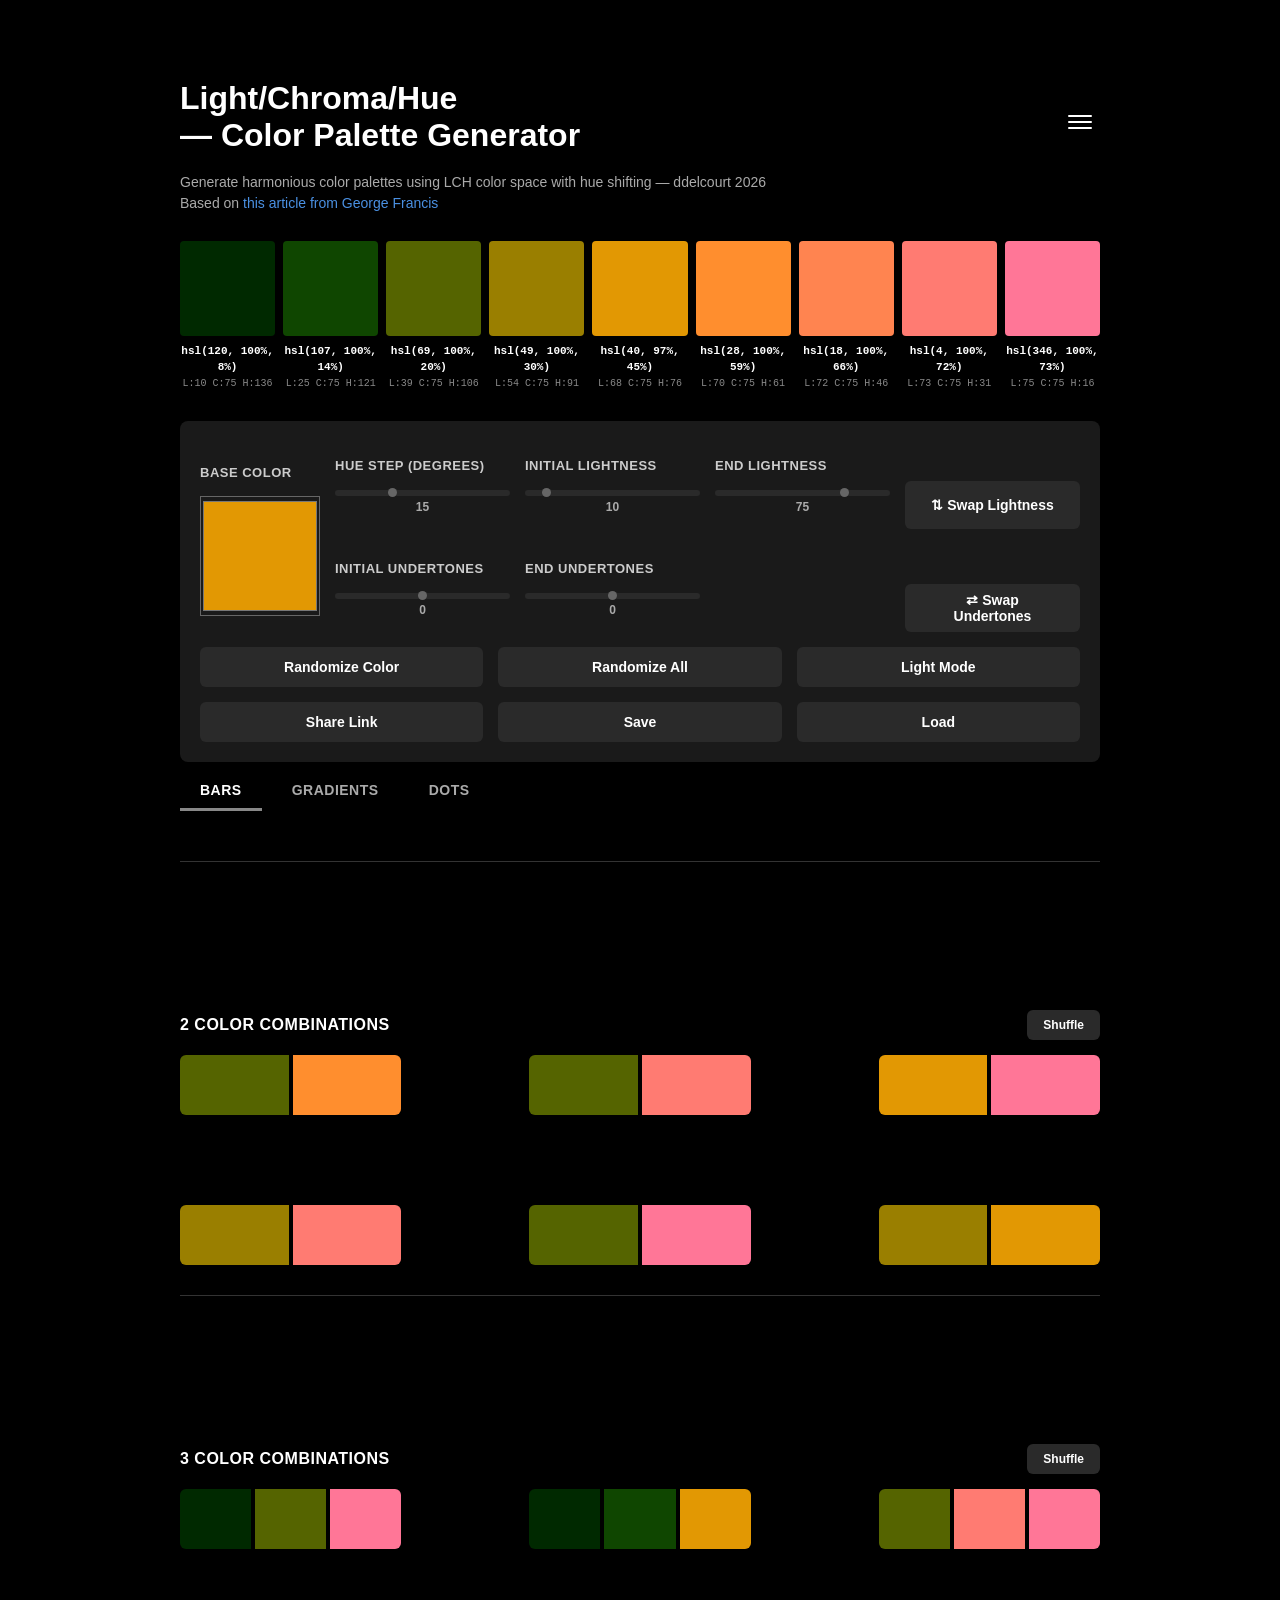
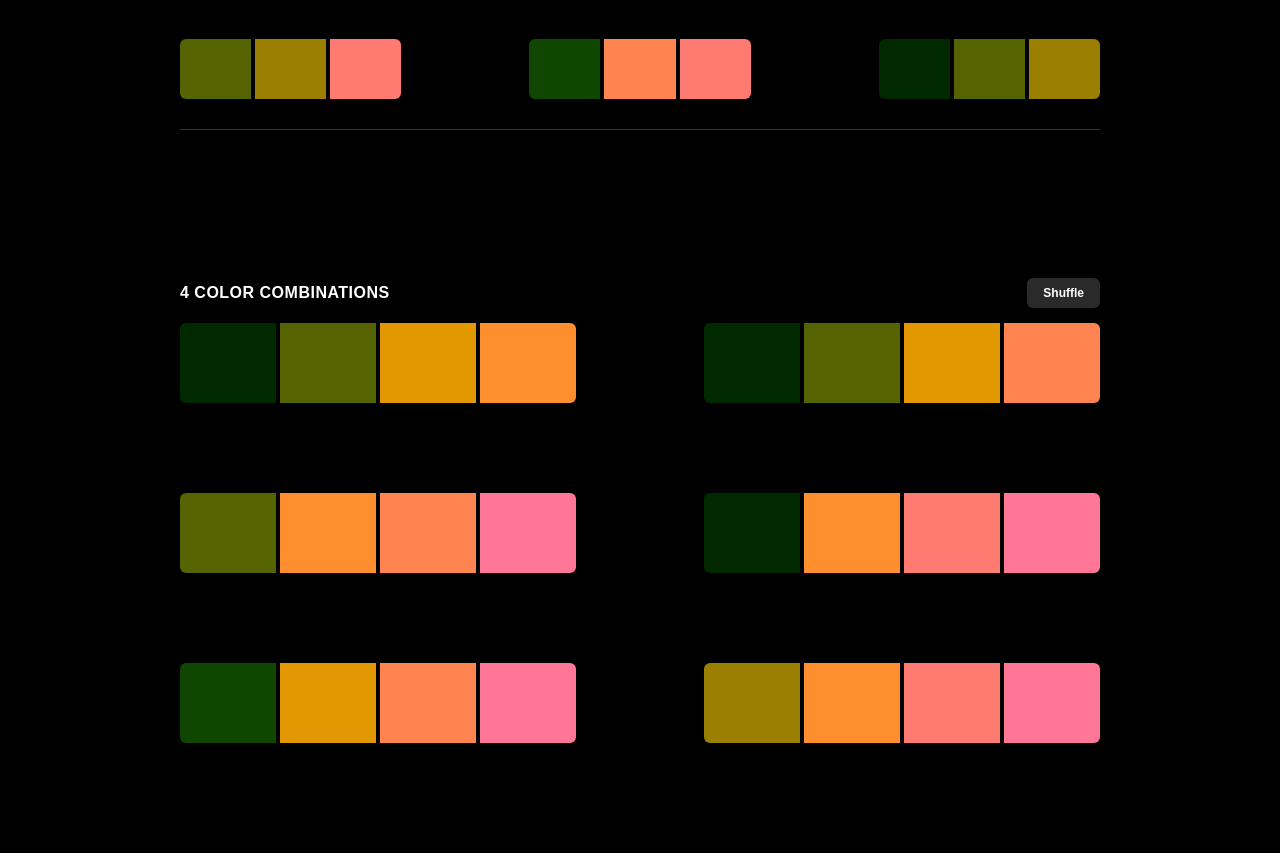
==== index.html @ 9a37bd69 "LCHColor palette Gen  init commit" ====
<!DOCTYPE html>
<html lang="en">
<head>
  <meta charset="UTF-8">
  <meta name="viewport" content="width=device-width, initial-scale=1.0">
  <title>LCH Color Palette Generator</title>
  
  <!-- PWA Manifest -->
  <link rel="manifest" href="manifest.json">
  
  <!-- PWA Meta Tags -->
  <meta name="theme-color" content="#bc1b96">
  <meta name="apple-mobile-web-app-capable" content="yes">
  <meta name="apple-mobile-web-app-status-bar-style" content="black-translucent">
  <meta name="apple-mobile-web-app-title" content="LCH Palette">
  <meta name="description" content="Generate harmonious color palettes using LCH color space with hue shifting">
  
  <!-- Apple Touch Icons -->
  <link rel="apple-touch-icon" sizes="180x180" href="icons/icon-192x192.png">
  <link rel="icon" type="image/png" sizes="32x32" href="icons/icon-128x128.png">
  <link rel="icon" type="image/png" sizes="16x16" href="icons/icon-72x72.png">
  
  <link rel="stylesheet" href="style/styles.css">
</head>
<body>
  <div class="container">
    <div class="app-header">
      <div class="header-content">
        <h1>Light/Chroma/Hue <br> — Color Palette Generator</h1>
        <div class="menu-wrapper">
          <button class="hamburger-menu" onclick="toggleMenu(event)" aria-label="Menu">
            <span></span>
            <span></span>
            <span></span>
          </button>
          <nav class="dropdown-menu" id="dropdownMenu">
            <a href="docs.html?page=readme" class="menu-item">📚 Documentation</a>
          </nav>
        </div>
      </div>
      <p class="subtitle">Generate harmonious color palettes using LCH color space with hue shifting — ddelcourt 2026</p>
      <p class="subtitle">Based on <a href="https://tympanus.net/codrops/2021/12/07/coloring-with-code-a-programmatic-approach-to-design/" target="_blank" rel="noopener noreferrer">this article from George Francis</a></p>
    </div>

    <div id="paletteContainer"></div>

    <div class="sticky-header">
      <div class="controls">
        <div class="controls-grid">
          <!-- Base Color - spans 2 rows -->
          <div class="control-group base-color-group">
            <label>Base Color</label>
            <input type="color" id="baseColor" value="#bc1b96">
          </div>
          
          <!-- Row 1 - Hue Step, Lightness controls, Swap button -->
          <div class="control-group">
            <label>Hue Step (degrees)</label>
            <div class="slider-container">
              <input type="range" id="hueStep" value="15" min="1" max="45" step="1">
              <span class="slider-value">15</span>
            </div>
          </div>
          <div class="control-group">
            <label>Initial Lightness</label>
            <div class="slider-container">
              <input type="range" id="minLightness" value="10" min="0" max="100" step="5">
              <span class="slider-value">10</span>
            </div>
          </div>
          <div class="control-group">
            <label>End Lightness</label>
            <div class="slider-container">
              <input type="range" id="maxLightness" value="75" min="0" max="100" step="5">
              <span class="slider-value">75</span>
            </div>
          </div>
          <div class="control-group">
            <label>&nbsp;</label>
            <button class="swap-button" onclick="swapLightness()">⇅ Swap Lightness</button>
          </div>
          
          <!-- Row 2 - Undertones controls, Swap button -->
          <div class="control-group">
            <label>Initial Undertones</label>
            <div class="slider-container">
              <input type="range" id="leftWarmth" value="0" min="-30" max="30" step="1">
              <span class="slider-value">0</span>
            </div>
          </div>
          <div class="control-group">
            <label>End Undertones</label>
            <div class="slider-container">
              <input type="range" id="rightWarmth" value="0" min="-30" max="30" step="1">
              <span class="slider-value">0</span>
            </div>
          </div>
          <div class="control-group empty-spacer">
            <!-- Empty spacer to align swap button -->
          </div>
          <div class="control-group">
            <label>&nbsp;</label>
            <button class="swap-button" onclick="swapWarmth()">⇄ Swap Undertones</button>
          </div>
        </div>
        <div class="button-row">
          <button class="randomize-color-button" onclick="randomizeColor()">Randomize Color</button>
          <button class="randomize-button" onclick="randomizeAll()">Randomize All</button>
          <button class="theme-toggle-inline" onclick="toggleTheme()">Light Mode</button>
        </div>
        <div class="button-row">
          <button class="share-button" onclick="copyShareLink()">Share Link</button>
          <button class="save-button" onclick="downloadJSON()">Save</button>
          <button class="load-button" onclick="loadJSON()">Load</button>
        </div>
      </div>

      <div class="presentation-tabs">
        <button class="tab-button active" onclick="switchTab('bars')">Bars</button>
        <button class="tab-button" onclick="switchTab('gradients')">Gradients</button>
        <button class="tab-button" onclick="switchTab('circles')">Dots</button>
      </div>
    </div>

    <div class="combinations-section">

      <!-- Bars Presentation (Original) -->
      <div id="bars-mode" class="presentation-mode active">
        <div class="combinations-container">
          <div class="combinations-header">
            <div class="combinations-title">2 Color Combinations</div>
            <button class="shuffle-button" onclick="shuffleTwoCombinations()">Shuffle</button>
          </div>
          <div id="twoCombinations" class="combinations-grid two-colors"></div>
        </div>

        <div class="combinations-container">
          <div class="combinations-header">
            <div class="combinations-title">3 Color Combinations</div>
            <button class="shuffle-button" onclick="shuffleThreeCombinations()">Shuffle</button>
          </div>
          <div id="threeCombinations" class="combinations-grid three-colors"></div>
        </div>

        <div class="combinations-container">
          <div class="combinations-header">
            <div class="combinations-title">4 Color Combinations</div>
            <button class="shuffle-button" onclick="shuffleFourCombinations()">Shuffle</button>
          </div>
          <div id="fourCombinations" class="combinations-grid four-colors"></div>
        </div>
      </div>

      <!-- Circles Presentation -->
      <div id="circles-mode" class="presentation-mode">
        <div class="combinations-container">
          <div class="combinations-header">
            <div class="combinations-title">2 Color Combinations</div>
            <button class="shuffle-button" onclick="shuffleTwoCombinations()">Shuffle</button>
          </div>
          <div id="twoCombinationsCircles" class="combinations-grid two-colors"></div>
        </div>

        <div class="combinations-container">
          <div class="combinations-header">
            <div class="combinations-title">3 Color Combinations</div>
            <button class="shuffle-button" onclick="shuffleThreeCombinations()">Shuffle</button>
          </div>
          <div id="threeCombinationsCircles" class="combinations-grid three-colors"></div>
        </div>

        <div class="combinations-container">
          <div class="combinations-header">
            <div class="combinations-title">4 Color Combinations</div>
            <button class="shuffle-button" onclick="shuffleFourCombinations()">Shuffle</button>
          </div>
          <div id="fourCombinationsCircles" class="combinations-grid four-colors"></div>
        </div>
      </div>

      <!-- Gradients Presentation -->
      <div id="gradients-mode" class="presentation-mode">
        <div class="combinations-container">
          <div class="combinations-header">
            <div class="combinations-title">2 Color Combinations</div>
            <button class="shuffle-button" onclick="shuffleTwoCombinations()">Shuffle</button>
          </div>
          <div id="twoCombinationsGradients" class="combinations-grid two-colors"></div>
        </div>

        <div class="combinations-container">
          <div class="combinations-header">
            <div class="combinations-title">3 Color Combinations</div>
            <button class="shuffle-button" onclick="shuffleThreeCombinations()">Shuffle</button>
          </div>
          <div id="threeCombinationsGradients" class="combinations-grid three-colors"></div>
        </div>

        <div class="combinations-container">
          <div class="combinations-header">
            <div class="combinations-title">4 Color Combinations</div>
            <button class="shuffle-button" onclick="shuffleFourCombinations()">Shuffle</button>
          </div>
          <div id="fourCombinationsGradients" class="combinations-grid four-colors"></div>
        </div>
      </div>
    </div>
  </div>

  <div id="copiedNotification" class="copied-notification">Copied to clipboard!</div>

  <!-- JavaScript Modules -->
  <script src="js/config.js"></script>
  <script src="js/colorUtils.js"></script>
  <script src="js/paletteGenerator.js"></script>
  <script src="js/combinations.js"></script>
  <script src="js/uiControls.js"></script>
  <script src="js/persistence.js"></script>
  <script src="js/app.js"></script>
  
  <!-- Service Worker Registration -->
  <script>
    if ('serviceWorker' in navigator) {
      window.addEventListener('load', () => {
        navigator.serviceWorker.register('/service-worker.js')
          .then((registration) => {
            console.log('ServiceWorker registration successful:', registration.scope);
          })
          .catch((error) => {
            console.log('ServiceWorker registration failed:', error);
          });
      });
    }
  </script>
</body>
</html>
---- style/styles.css ----
* {
  margin: 0;
  padding: 0;
  box-sizing: border-box;
}

:root {
  --bg-primary: #000;
  --bg-secondary: #1a1a1a;
  --bg-tertiary: #2a2a2a;
  --text-primary: #fff;
  --text-secondary: #aaa;
  --text-tertiary: #ccc;
  --text-muted: #888;
  --border-color: #333;
  --input-border: #333;
  --tooltip-bg: rgba(0,0,0,0.8);
  --tooltip-text: white;
}

:root.light-theme {
  --bg-primary: #fff;
  --bg-secondary: #f5f5f5;
  --bg-tertiary: #e0e0e0;
  --text-primary: #000;
  --text-secondary: #666;
  --text-tertiary: #444;
  --text-muted: #999;
  --border-color: #ddd;
  --input-border: #ccc;
  --tooltip-bg: rgba(0,0,0,0.8);
  --tooltip-text: white;
}

body {
  font-family: -apple-system, BlinkMacSystemFont, 'Segoe UI', Roboto, Oxygen, Ubuntu, Cantarell, sans-serif;
  background: var(--bg-primary);
  padding: 40px 20px;
  color: var(--text-primary);
  transition: background-color 0.3s, color 0.3s;
  overflow-x: hidden;
}

.container {
  max-width: 1000px;
  margin: 0 auto;
  background: var(--bg-primary);
  padding: 40px;
  width: 100%;
  overflow-x: hidden;
}

h1 {
  margin-bottom: 10px;
  color: var(--text-primary);
}

.app-header {
  margin-bottom: 30px;
}

.header-content {
  display: flex;
  justify-content: space-between;
  align-items: center;
  margin-bottom: 10px;
  position: relative;
}

.menu-wrapper {
  position: relative;
}

/* Hamburger Menu */
.hamburger-menu {
  background: transparent;
  border: none;
  cursor: pointer;
  display: flex;
  flex-direction: column;
  justify-content: center;
  gap: 4px;
  padding: 8px;
  width: 40px;
  height: 40px;
  z-index: 1001;
}

.hamburger-menu span {
  display: block;
  width: 24px;
  height: 2px;
  background: var(--text-primary);
  transition: all 0.3s ease;
  border-radius: 2px;
}

.hamburger-menu:hover span {
  background: var(--text-secondary);
}

.hamburger-menu.active span:nth-child(1) {
  transform: rotate(45deg) translate(5px, 5px);
}

.hamburger-menu.active span:nth-child(2) {
  opacity: 0;
}

.hamburger-menu.active span:nth-child(3) {
  transform: rotate(-45deg) translate(6px, -6px);
}

/* Dropdown Menu */
.dropdown-menu {
  position: absolute;
  top: calc(100% + 8px);
  right: 0;
  background: var(--bg-secondary);
  border: 1px solid var(--border-color);
  border-radius: 8px;
  box-shadow: 0 8px 24px rgba(0, 0, 0, 0.4);
  opacity: 0;
  visibility: hidden;
  transform: translateY(-10px);
  transition: opacity 0.2s ease, transform 0.2s ease, visibility 0.2s;
  z-index: 1000;
  min-width: 200px;
  pointer-events: none;
}

.dropdown-menu.show {
  opacity: 1;
  visibility: visible;
  transform: translateY(0);
  pointer-events: auto;
}

.menu-item {
  display: block;
  padding: 12px 20px;
  color: var(--text-primary);
  text-decoration: none;
  transition: background 0.2s ease;
  font-size: 14px;
  border-radius: 6px;
  margin: 4px;
}

.menu-item:hover {
  background: var(--bg-tertiary);
}

.menu-item:first-child {
  margin-top: 4px;
}

.menu-item:last-child {
  margin-bottom: 4px;
}

.subtitle {
  color: var(--text-secondary);
  margin-bottom: 5px;
  font-size: 14px;
}

.app-header .subtitle:last-of-type {
  margin-bottom: 0;
}

.subtitle a {
  color: #4a90e2;
  text-decoration: none;
  transition: color 0.2s;
}

.subtitle a:hover {
  color: #357abd;
  text-decoration: underline;
}

.controls {
  display: flex;
  flex-direction: column;
  gap: 15px;
  margin-bottom: 0;
  padding: 20px;
  background: var(--bg-secondary);
  border-radius: 8px;
}

.controls-grid {
  display: grid;
  grid-template-columns: 120px 1fr 1fr 1fr 1fr;
  grid-template-rows: auto auto;
  gap: 15px;
  align-items: center;
}

.base-color-group {
  grid-row: 1 / 3;
  display: flex;
  flex-direction: column;
  gap: 8px;
}

.base-color-group input[type="color"] {
  width: 100%;
  aspect-ratio: 1 / 1;
  height: auto;
}

.empty-spacer {
  visibility: hidden;
}

.input-row {
  display: grid;
  grid-template-columns: repeat(5, 1fr);
  gap: 15px;
  align-items: center;
}

.input-row.warmth-row {
  grid-template-columns: 1fr 1fr 1fr;
}

.button-row {
  display: grid;
  grid-template-columns: 1fr 1fr 1fr;
  gap: 15px;
}

.control-group {
  display: flex;
  flex-direction: column;
  gap: 8px;
}

.slider-container {
  display: flex;
  flex-direction: column;
  gap: 4px;
}

.control-group button {
  margin-top: auto;
  height: 48px;
  display: flex;
  align-items: center;
  justify-content: center;
}

label {
  font-weight: 600;
  font-size: 13px;
  color: var(--text-tertiary);
  text-transform: uppercase;
  letter-spacing: 0.5px;
  height: 32px;
  display: flex;
  align-items: center;
  white-space: nowrap;
  overflow: hidden;
  text-overflow: ellipsis;
}

input[type="number"],
input[type="color"] {
  padding: 10px;
  border: 2px solid var(--input-border);
  border-radius: 6px;
  font-size: 14px;
  transition: border-color 0.2s;
  background: var(--bg-tertiary);
  color: var(--text-primary);
}

input[type="number"]:focus,
input[type="color"]:focus {
  outline: none;
  border-color: #4a90e2;
}

input[type="color"] {
  height: 50px;
  cursor: pointer;
  padding: 0;
  border: 1px solid #666;
  border-radius: 0;
  background: transparent;
}

input[type="range"] {
  width: 100%;
  height: 6px;
  border-radius: 3px;
  background: var(--bg-tertiary);
  outline: none;
  -webkit-appearance: none;
  cursor: pointer;
}

input[type="range"]::-webkit-slider-thumb {
  -webkit-appearance: none;
  appearance: none;
  width: 9px;
  height: 9px;
  border-radius: 50%;
  background: #666;
  cursor: pointer;
  transition: transform 0.2s;
}

input[type="range"]::-webkit-slider-thumb:hover {
  transform: scale(1.2);
}

input[type="range"]::-moz-range-thumb {
  width: 9px;
  height: 9px;
  border-radius: 50%;
  background: #666;
  cursor: pointer;
  border: none;
  transition: transform 0.2s;
}

input[type="range"]::-moz-range-thumb:hover {
  transform: scale(1.2);
}

.slider-value {
  font-size: 12px;
  color: var(--text-secondary);
  text-align: center;
  font-weight: 600;
  min-height: 20px;
}

.palette {
  display: flex;
  flex-direction: row;
  gap: 8px;
  margin-bottom: 30px;
  padding: 0;
  width: 100%;
  max-width: 100%;
}

.color-item {
  flex: 1 1 0;
  display: flex;
  flex-direction: column;
  gap: 8px;
  min-width: 0;
  max-width: 100%;
}

.color-swatch {
  aspect-ratio: 1;
  cursor: pointer;
  transition: transform 0.2s;
  position: relative;
  border-radius: 4px;
}

.color-swatch:hover {
  transform: scale(1.05);
  z-index: 10;
  box-shadow: 0 8px 20px rgba(0,0,0,0.5);
}

.color-swatch::after {
  content: 'Copy values';
  position: absolute;
  top: 50%;
  left: 50%;
  transform: translate(-50%, -50%);
  background: var(--tooltip-bg);
  color: var(--tooltip-text);
  padding: 6px 12px;
  border-radius: 4px;
  font-size: 12px;
  white-space: nowrap;
  opacity: 0;
  pointer-events: none;
  transition: opacity 0.2s;
}

.color-swatch:hover::after {
  opacity: 1;
}

.color-values {
  text-align: center;
  font-size: 11px;
  font-family: 'Courier New', monospace;
  line-height: 1.4;
}

.hsl-value {
  color: var(--text-primary);
  font-weight: bold;
  margin-bottom: 2px;
}

.lch-value {
  color: var(--text-muted);
  font-size: 10px;
}

.combinations-section {
  margin-top: 40px;
}

.sticky-header {
  position: sticky;
  top: 0;
  z-index: 100;
  background: var(--bg-primary);
}

.presentation-tabs {
  display: flex;
  gap: 10px;
  margin-bottom: 30px;
  padding-bottom: 10px;
  background: var(--bg-primary);
  padding-top: 10px;
  margin-top: 0;
}

.tab-button {
  background: transparent;
  border: none;
  padding: 10px 20px;
  font-size: 14px;
  font-weight: 600;
  cursor: pointer;
  color: var(--text-secondary);
  transition: color 0.2s, border-bottom 0.2s, background 0.2s;
  border-bottom: 3px solid transparent;
  text-transform: uppercase;
  letter-spacing: 0.5px;
  border-radius: 0;
}

.tab-button:hover {
  color: var(--text-primary);
  background: var(--bg-tertiary);
}

.tab-button.active {
  color: var(--text-primary);
  border-bottom-color: var(--text-muted);
}

.presentation-mode {
  display: none;
}

.presentation-mode.active {
  display: block;
}

.combinations-header {
  display: flex;
  justify-content: space-between;
  align-items: center;
  margin-bottom: 15px;
  margin-top: 10vw;
}

.combinations-title {
  color: var(--text-primary);
  font-size: 16px;
  font-weight: 600;
  text-transform: uppercase;
  letter-spacing: 0.5px;
  margin: 0;
}

.shuffle-button {
  background: var(--bg-tertiary);
  border: none;
  padding: 8px 16px;
  font-size: 12px;
  cursor: pointer;
  transition: background 0.2s;
  color: var(--text-primary);
  border-radius: 6px;
  font-weight: 600;
}

.shuffle-button:hover {
  background: var(--border-color);
}

.combinations-container {
  margin-bottom: 30px;
  border-top: 1px solid #333;
  padding-top: 20px;
}

.combinations-grid {
  display: grid;
  gap: 10vw;
  margin-bottom: 20px;
}

.combinations-grid.two-colors {
  grid-template-columns: repeat(3, 1fr);
  row-gap: 10vh;
  column-gap: 10vw;
}

.combinations-grid.three-colors {
  grid-template-columns: repeat(3, 1fr);
  row-gap: 10vh;
  column-gap: 10vw;
}

.combinations-grid.four-colors {
  grid-template-columns: repeat(2, 1fr);
  row-gap: 10vh;
  column-gap: 10vw;
}

.combination-item {
  display: flex;
  gap: 4px;
  border-radius: 6px;
  overflow: hidden;
  cursor: pointer;
  transition: transform 0.2s;
  position: relative;
}

.combination-item::after {
  content: 'Copy values';
  position: absolute;
  top: 50%;
  left: 50%;
  transform: translate(-50%, -50%);
  background: var(--tooltip-bg);
  color: var(--tooltip-text);
  padding: 6px 12px;
  border-radius: 4px;
  font-size: 12px;
  white-space: nowrap;
  opacity: 0;
  pointer-events: none;
  transition: opacity 0.2s;
  z-index: 10;
}

.combination-item:hover::after {
  opacity: 1;
}

.combination-item:hover {
  transform: scale(1.05);
  box-shadow: 0 4px 12px rgba(255,255,255,0.1);
}

.combination-swatch {
  flex: 1;
  height: 60px;
}

.combination-swatch.four-color {
  height: 80px;
}

/* Circle presentation mode */
.circle-combination-item {
  display: flex;
  justify-content: center;
  align-items: center;
  cursor: pointer;
  position: relative;
  padding: 20px;
  border-radius: 6px;
  transition: transform 0.2s;
  min-height: auto;
}

.circle-combination-item::after {
  content: 'Copy values';
  position: absolute;
  top: 50%;
  left: 50%;
  transform: translate(-50%, -50%);
  background: var(--tooltip-bg);
  color: var(--tooltip-text);
  padding: 6px 12px;
  border-radius: 4px;
  font-size: 12px;
  white-space: nowrap;
  opacity: 0;
  pointer-events: none;
  transition: opacity 0.2s;
  z-index: 10;
}

.circle-combination-item:hover::after {
  opacity: 1;
}

.circle-combination-item:hover {
  transform: scale(1.05);
  box-shadow: 0 4px 12px rgba(255,255,255,0.1);
}

.circle-combination-item.two-circles {
  gap: 20px;
  min-height: 100px;
}

.circle-combination-item.three-circles {
  width: 150px;
  height: 150px;
  margin: 0 auto;
  padding: 0;
}

.circle-combination-item.four-circles {
  width: 150px;
  height: 150px;
  margin: 0 auto;
  display: grid;
  grid-template-columns: 1fr 1fr;
  grid-template-rows: 1fr 1fr;
  gap: 10px;
  padding: 10px;
}

.circle-swatch {
  width: 60px;
  height: 60px;
  border-radius: 50%;
  transition: transform 0.2s;
}

.circle-combination-item:hover .circle-swatch {
  transform: scale(1.1);
}

/* Triangle layout for 3 circles */
.circle-combination-item.three-circles .circle-swatch:nth-child(1) {
  position: absolute;
  top: 0;
  left: 50%;
  transform: translateX(-50%);
}

.circle-combination-item.three-circles .circle-swatch:nth-child(2) {
  position: absolute;
  bottom: 0;
  left: 10px;
}

.circle-combination-item.three-circles .circle-swatch:nth-child(3) {
  position: absolute;
  bottom: 0;
  right: 10px;
}

.circle-combination-item.three-circles:hover .circle-swatch:nth-child(1) {
  transform: translateX(-50%) scale(1.1);
}

/* Gradient presentation mode */
.gradient-combination-item {
  height: 60px;
  border-radius: 6px;
  cursor: pointer;
  transition: transform 0.2s;
  position: relative;
}

.gradient-combination-item::after {
  content: 'Copy values';
  position: absolute;
  top: 50%;
  left: 50%;
  transform: translate(-50%, -50%);
  background: var(--tooltip-bg);
  color: var(--tooltip-text);
  padding: 6px 12px;
  border-radius: 4px;
  font-size: 12px;
  white-space: nowrap;
  opacity: 0;
  pointer-events: none;
  transition: opacity 0.2s;
  z-index: 10;
}

.gradient-combination-item:hover::after {
  opacity: 1;
}

.gradient-combination-item:hover {
  transform: scale(1.05);
  box-shadow: 0 4px 12px rgba(255,255,255,0.1);
}

.gradient-combination-item.four-gradient {
  height: 80px;
}

button {
  background: #4a90e2;
  color: white;
  border: none;
  padding: 12px 24px;
  border-radius: 6px;
  font-size: 14px;
  font-weight: 600;
  cursor: pointer;
  transition: background 0.2s;
}

button:hover {
  background: #357abd;
}

.swap-button {
  background: var(--bg-tertiary);
  border: none;
  padding: 12px 24px;
  font-size: 14px;
  color: var(--text-primary);
}

.swap-button:hover {
  background: var(--border-color);
}

.randomize-color-button {
  background: var(--bg-tertiary);
  border: none;
  padding: 12px 24px;
  font-size: 14px;
  color: var(--text-primary);
}

.randomize-color-button:hover {
  background: var(--border-color);
}

.randomize-button {
  background: var(--bg-tertiary);
  border: none;
  color: var(--text-primary);
}

.randomize-button:hover {
  background: var(--border-color);
}

.theme-toggle-inline {
  background: var(--bg-tertiary);
  border: none;
  padding: 12px 24px;
  font-size: 14px;
  color: var(--text-primary);
}

.theme-toggle-inline:hover {
  background: var(--border-color);
}

.share-button,
.save-button,
.load-button {
  background: var(--bg-tertiary);
  border: none;
  padding: 12px 24px;
  font-size: 14px;
  color: var(--text-primary);
  cursor: pointer;
  border-radius: 6px;
  transition: background 0.2s;
}

.share-button:hover,
.save-button:hover,
.load-button:hover {
  background: var(--border-color);
}

.share-button:disabled {
  opacity: 0.5;
  cursor: not-allowed;
}

.share-button:disabled:hover {
  background: var(--bg-tertiary);
}

.copied-notification {
  position: fixed;
  top: 20px;
  left: 20px;
  background: #28a745;
  color: white;
  padding: 12px 20px;
  border-radius: 6px;
  box-shadow: 0 4px 12px rgba(0,0,0,0.2);
  opacity: 0;
  transform: translateY(-20px);
  transition: all 0.3s;
  pointer-events: none;
  font-family: 'Courier New', monospace;
  font-size: 12px;
  white-space: pre;
  width: auto;
  height: auto;
  line-height: 1.5;
  z-index: 1000;
}

.copied-notification.show {
  opacity: 0.85;
  transform: translateY(0);
}

/* ===================================
   RESPONSIVE DESIGN - Mobile & Tablet
   =================================== */

/* Tablet - simplify to 3 columns */
@media screen and (max-width: 900px) {
  .controls-grid {
    grid-template-columns: 1fr 1fr;
    gap: 20px;
  }
  
  .base-color-group {
    grid-row: auto;
    grid-column: 1 / -1;
    flex-direction: row;
    align-items: center;
    gap: 15px;
  }
  
  .base-color-group input[type="color"] {
    width: 80px;
    height: 80px;
    aspect-ratio: 1;
  }
  
  .empty-spacer {
    display: none;
  }
  
  .control-group button {
    width: 100%;
  }
  
  .button-row {
    grid-template-columns: 1fr 1fr;
    gap: 10px;
  }
  
  .theme-toggle-inline {
    grid-column: 1 / -1;
  }
}

/* Mobile - single column layout with flexbox */
@media screen and (max-width: 600px) {
  body {
    padding: 20px 10px;
    overflow-x: hidden;
  }
  
  .container {
    padding: 15px;
    max-width: 100%;
    overflow-x: hidden;
  }
  
  .header-content {
    flex-direction: row;
    align-items: flex-start;
    gap: 10px;
  }
  
  .menu-wrapper {
    position: absolute;
    top: 0;
    right: 0;
  }
  
  h1 {
    font-size: 1.5rem;
    padding-right: 50px;
  }
  
  .controls {
    padding: 15px;
  }
  
  .controls-grid {
    display: flex;
    flex-direction: column;
    gap: 20px;
  }
  
  .base-color-group {
    flex-direction: row;
    align-items: center;
    gap: 15px;
  }
  
  .base-color-group label {
    flex: 1;
    font-size: 14px;
  }
  
  .base-color-group input[type="color"] {
    width: 70px;
    height: 70px;
    flex-shrink: 0;
  }
  
  .control-group {
    width: 100%;
  }
  
  .control-group label {
    font-size: 12px;
    height: auto;
    white-space: normal;
  }
  
  .slider-container {
    gap: 6px;
  }
  
  .slider-value {
    font-size: 14px;
    font-weight: bold;
  }
  
  .control-group button {
    height: 44px;
    font-size: 14px;
    width: 100%;
  }
  
  .button-row {
    display: flex;
    flex-direction: column;
    gap: 10px;
  }
  
  .button-row button {
    width: 100%;
    padding: 12px;
    font-size: 14px;
  }
  
  .empty-spacer {
    display: none;
  }
  
  /* Keep palette in single row, allow horizontal scroll if needed */
  .palette {
    overflow-x: auto;
    -webkit-overflow-scrolling: touch;
    gap: 3px;
    margin-left: -5px;
    margin-right: -5px;
    padding: 0 5px;
  }
  
  .color-item {
    min-width: 35px;
    flex: 1 1 35px;
  }
  
  .color-swatch {
    min-height: 35px;
  }
  
  .color-values {
    font-size: 9px;
  }
  
  .lch-value {
    font-size: 8px;
  }
  
  /* Adjust combinations grid for mobile */
  .combinations-grid.two-colors,
  .combinations-grid.three-colors {
    grid-template-columns: 1fr;
    row-gap: 5vh;
  }
  
  .combinations-grid.four-colors {
    grid-template-columns: 1fr;
    row-gap: 5vh;
  }
  
  .copied-notification {
    left: 10px;
    right: 10px;
    width: auto;
    font-size: 11px;
  }
}

/* Extra small devices */
@media screen and (max-width: 400px) {
  .container {
    padding: 15px;
  }
  
  h1 {
    font-size: 1.25rem;
  }
  
  .controls {
    padding: 12px;
  }
  
  .base-color-group input[type="color"] {
    width: 60px;
    height: 60px;
  }
  
  .palette {
    gap: 2px;
    margin-left: -3px;
    margin-right: -3px;
    padding: 0 3px;
  }
  
  .color-item {
    min-width: 32px;
    flex: 1 1 32px;
  }
  
  .color-swatch {
    min-height: 32px;
  }
}
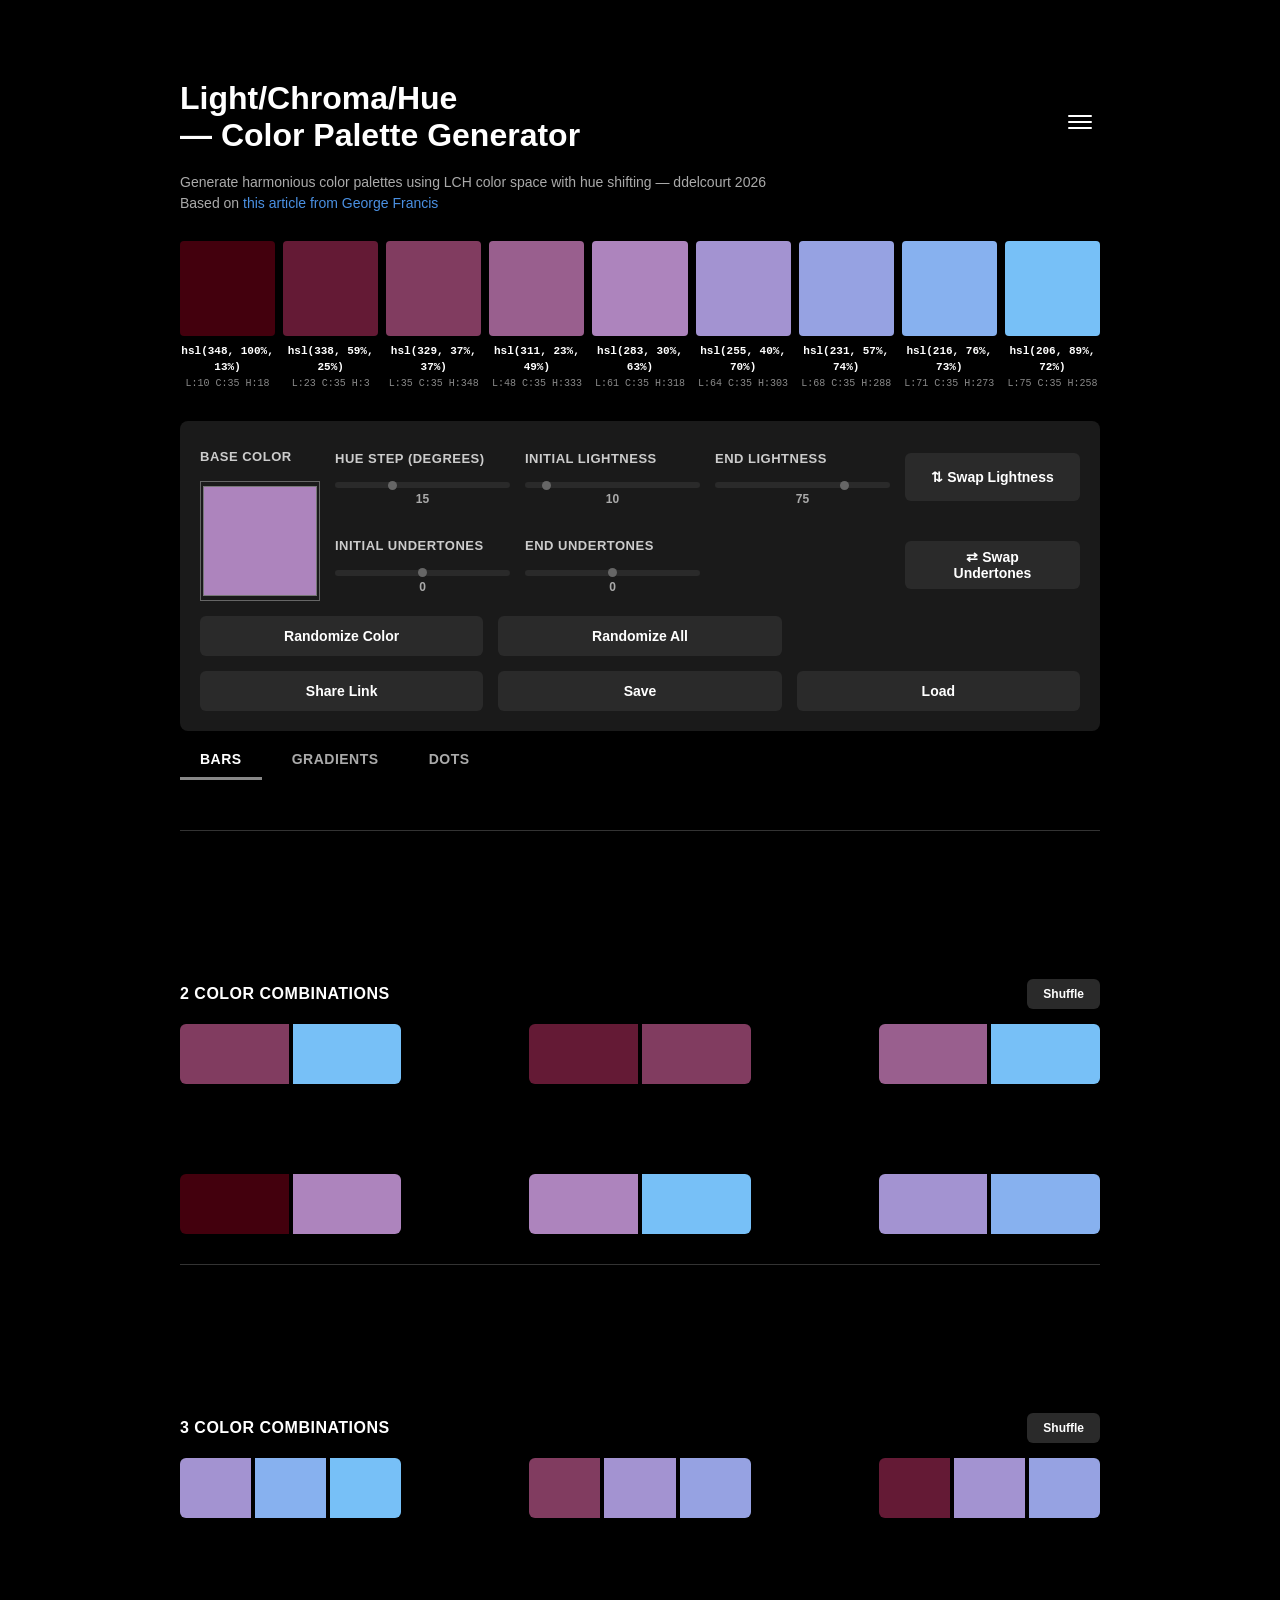
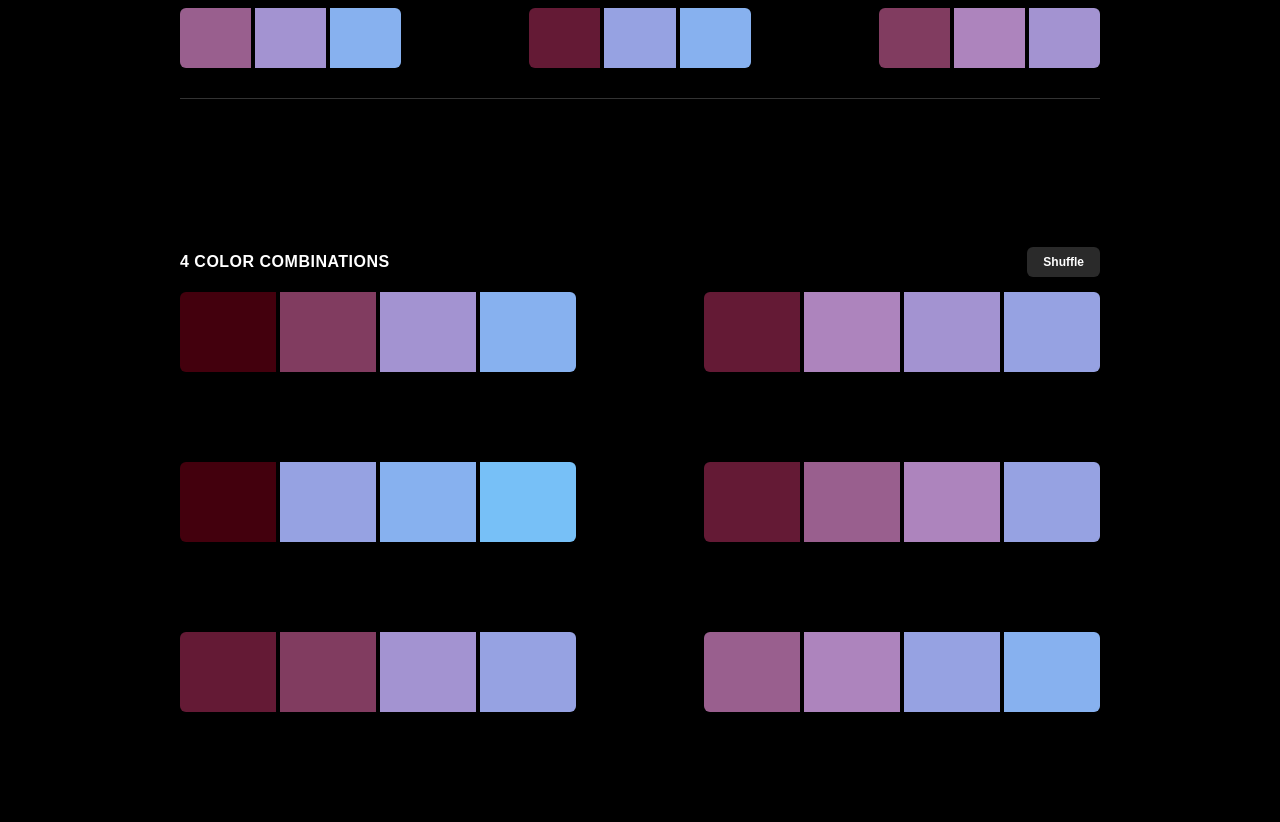
==== commit 8abb4d63: "Some slight updates" ====
--- a/index.html
+++ b/index.html
@@ -34,6 +34,7 @@
             <span></span>
           </button>
           <nav class="dropdown-menu" id="dropdownMenu">
+            <button class="menu-item menu-button-item" onclick="toggleTheme(); event.stopPropagation();">🌙 Light Mode</button>
             <a href="docs.html?page=readme" class="menu-item">📚 Documentation</a>
           </nav>
         </div>
@@ -76,7 +77,7 @@
             </div>
           </div>
           <div class="control-group">
-            <label>&nbsp;</label>
+            <!-- <label>&nbsp;</label> -->
             <button class="swap-button" onclick="swapLightness()">⇅ Swap Lightness</button>
           </div>
           
@@ -99,14 +100,13 @@
             <!-- Empty spacer to align swap button -->
           </div>
           <div class="control-group">
-            <label>&nbsp;</label>
+            <!-- <label>&nbsp;</label> -->
             <button class="swap-button" onclick="swapWarmth()">⇄ Swap Undertones</button>
           </div>
         </div>
         <div class="button-row">
           <button class="randomize-color-button" onclick="randomizeColor()">Randomize Color</button>
           <button class="randomize-button" onclick="randomizeAll()">Randomize All</button>
-          <button class="theme-toggle-inline" onclick="toggleTheme()">Light Mode</button>
         </div>
         <div class="button-row">
           <button class="share-button" onclick="copyShareLink()">Share Link</button>
--- a/style/styles.css
+++ b/style/styles.css
@@ -159,6 +159,23 @@
   margin-bottom: 4px;
 }
 
+.menu-button-item {
+  width: 100%;
+  background: transparent;
+  border: none;
+  cursor: pointer;
+  text-align: left;
+  font-family: inherit;
+  font-size: 14px;
+  color: var(--text-primary);
+}
+
+.menu-button-item + .menu-item {
+  border-top: 1px solid var(--border-color);
+  margin-top: 8px;
+  padding-top: 16px;
+}
+
 .subtitle {
   color: var(--text-secondary);
   margin-bottom: 5px;
@@ -759,18 +776,6 @@
 }
 
 .randomize-button:hover {
-  background: var(--border-color);
-}
-
-.theme-toggle-inline {
-  background: var(--bg-tertiary);
-  border: none;
-  padding: 12px 24px;
-  font-size: 14px;
-  color: var(--text-primary);
-}
-
-.theme-toggle-inline:hover {
   background: var(--border-color);
 }
 
@@ -866,10 +871,6 @@
     grid-template-columns: 1fr 1fr;
     gap: 10px;
   }
-  
-  .theme-toggle-inline {
-    grid-column: 1 / -1;
-  }
 }
 
 /* Mobile - single column layout with flexbox */
@@ -931,21 +932,38 @@
   
   .control-group {
     width: 100%;
+    position: relative;
+    padding-bottom: 5px;
   }
   
   .control-group label {
     font-size: 12px;
     height: auto;
     white-space: normal;
+    display: block;
+    padding-right: 50px;
   }
   
   .slider-container {
-    gap: 6px;
+    margin-top: 8px;
+    gap: 0;
+    display: block;
   }
   
   .slider-value {
+    position: absolute;
+    top: 0;
+    right: 0;
     font-size: 14px;
     font-weight: bold;
+    text-align: right;
+    min-width: 40px;
+    line-height: 1.2;
+  }
+  
+  .control-group input[type="range"] {
+    width: 100%;
+    display: block;
   }
   
   .control-group button {
@@ -955,8 +973,8 @@
   }
   
   .button-row {
-    display: flex;
-    flex-direction: column;
+    display: grid;
+    grid-template-columns: 1fr 1fr;
     gap: 10px;
   }
   
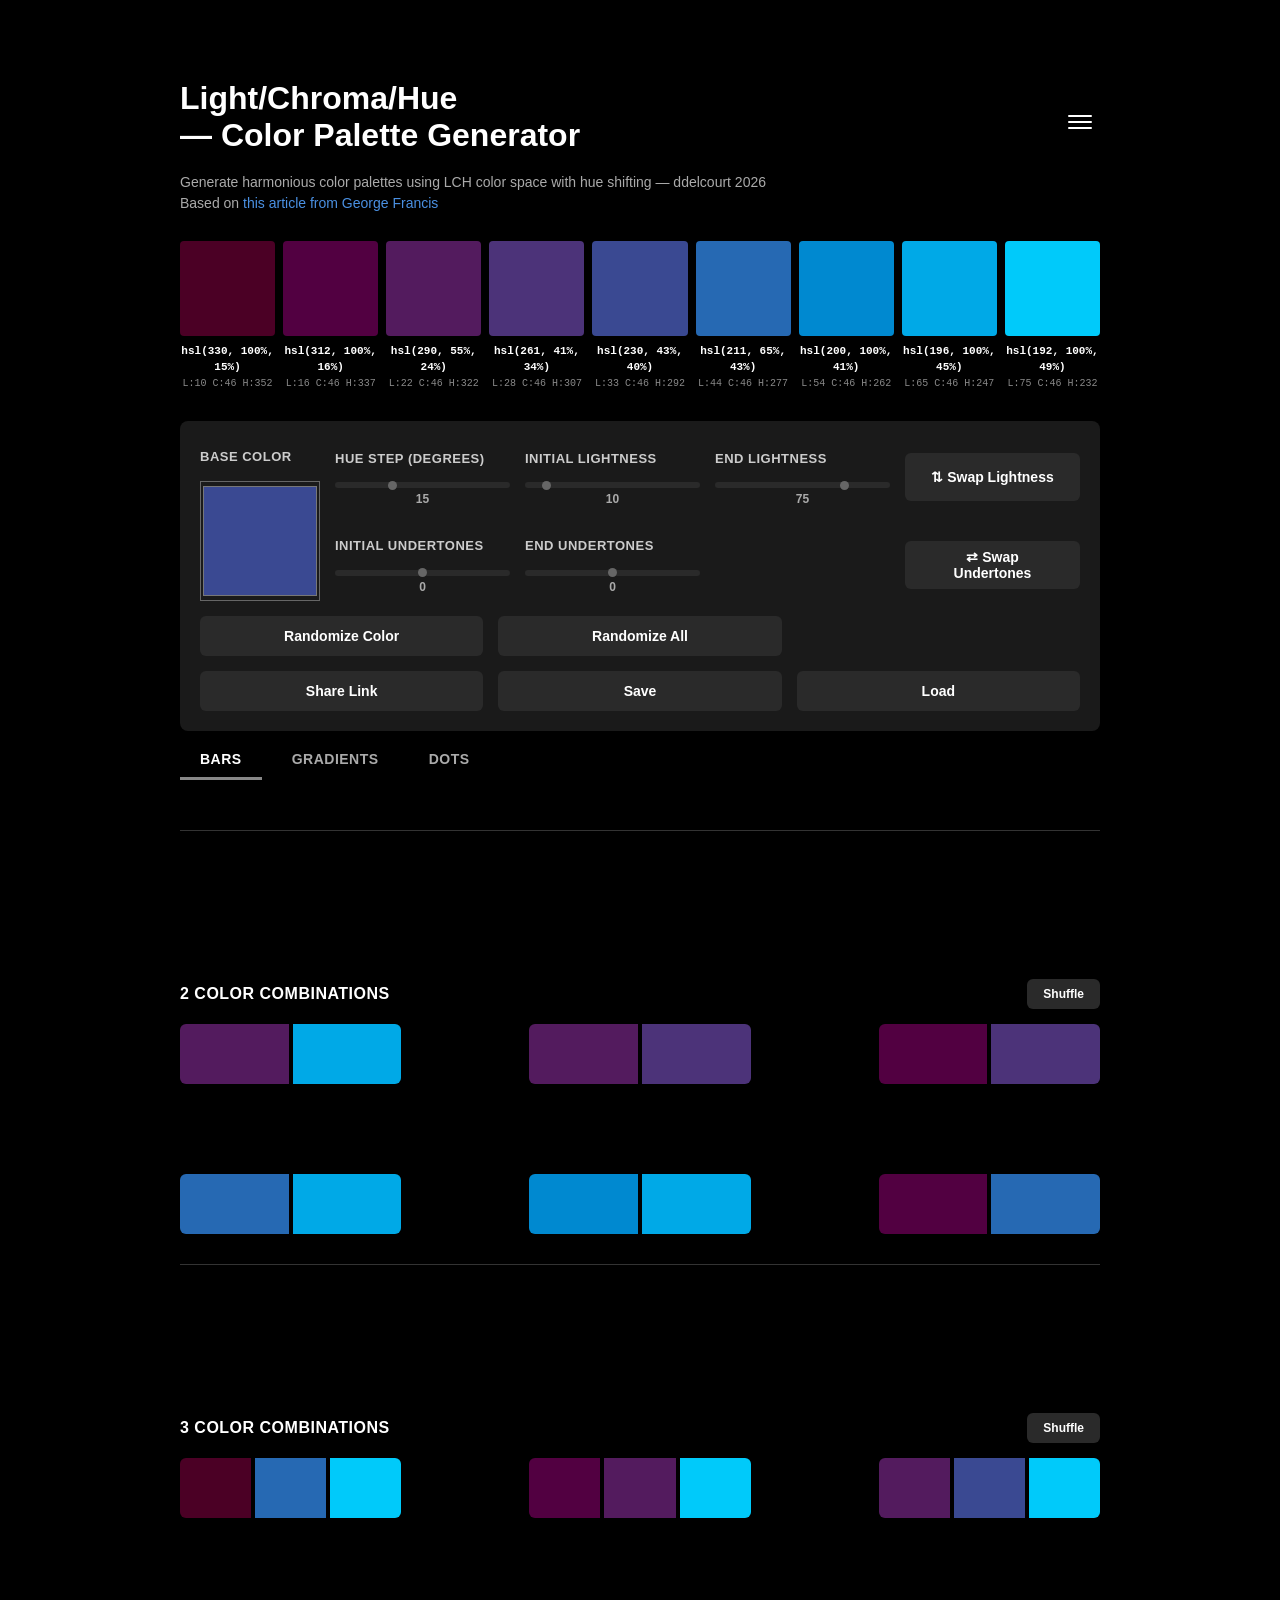
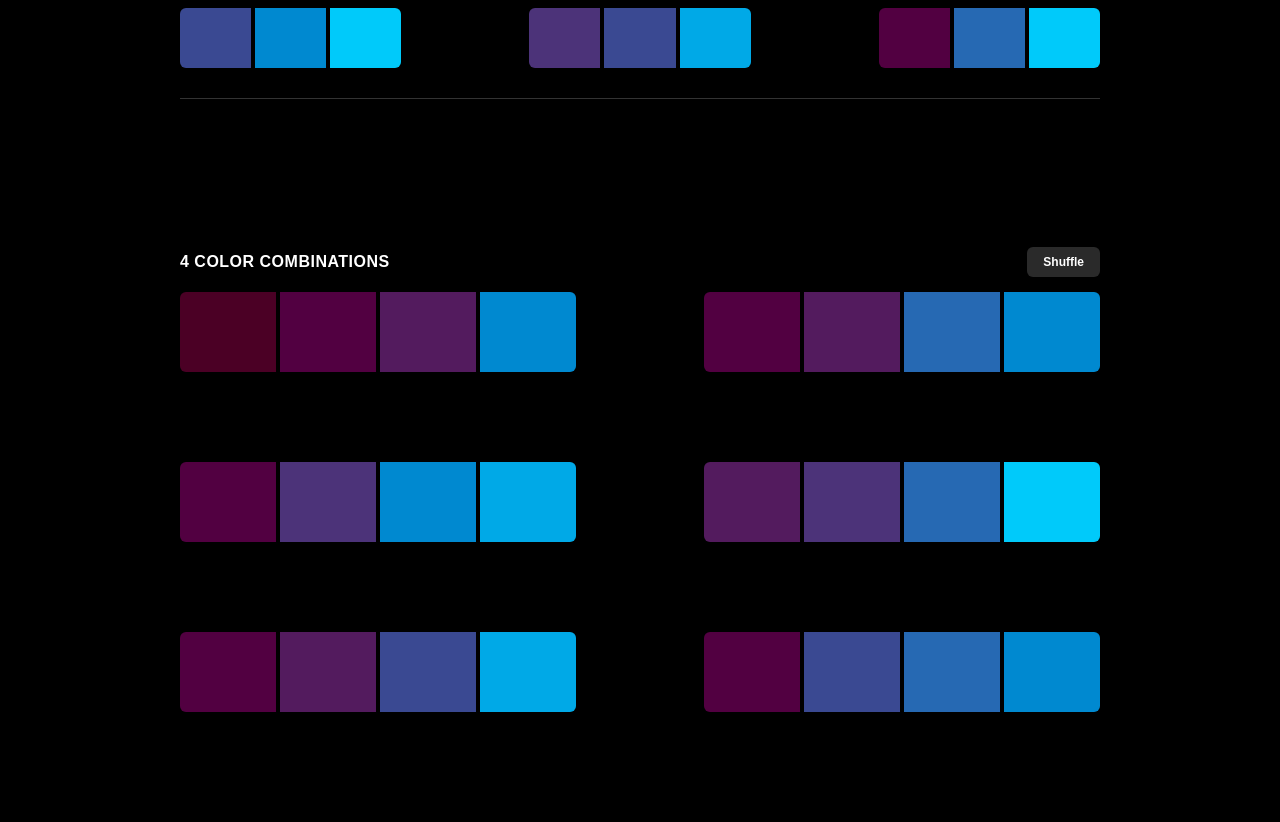
==== commit 0486c5b4: "some minor updates" ====
--- a/index.html
+++ b/index.html
@@ -34,8 +34,8 @@
             <span></span>
           </button>
           <nav class="dropdown-menu" id="dropdownMenu">
-            <button class="menu-item menu-button-item" onclick="toggleTheme(); event.stopPropagation();">🌙 Light Mode</button>
-            <a href="docs.html?page=readme" class="menu-item">📚 Documentation</a>
+            <button class="menu-item menu-button-item" onclick="toggleTheme(); event.stopPropagation();">Light Mode</button>
+            <a href="docs.html?page=readme" class="menu-item">Documentation</a>
           </nav>
         </div>
       </div>
--- a/style/styles.css
+++ b/style/styles.css
@@ -632,7 +632,7 @@
 }
 
 .circle-combination-item.two-circles {
-  gap: 20px;
+  gap: 10px;
   min-height: 100px;
 }
 
@@ -668,20 +668,20 @@
 /* Triangle layout for 3 circles */
 .circle-combination-item.three-circles .circle-swatch:nth-child(1) {
   position: absolute;
-  top: 0;
+  top: 20px;
   left: 50%;
   transform: translateX(-50%);
 }
 
 .circle-combination-item.three-circles .circle-swatch:nth-child(2) {
   position: absolute;
-  bottom: 0;
+  bottom: 10px;
   left: 10px;
 }
 
 .circle-combination-item.three-circles .circle-swatch:nth-child(3) {
   position: absolute;
-  bottom: 0;
+  bottom: 10px;
   right: 10px;
 }
 
@@ -984,6 +984,17 @@
     font-size: 14px;
   }
   
+  /* Hide save and load buttons on mobile */
+  .save-button,
+  .load-button {
+    display: none;
+  }
+  
+  /* Make share button full width when it's alone */
+  .share-button {
+    grid-column: 1 / -1;
+  }
+  
   .empty-spacer {
     display: none;
   }
